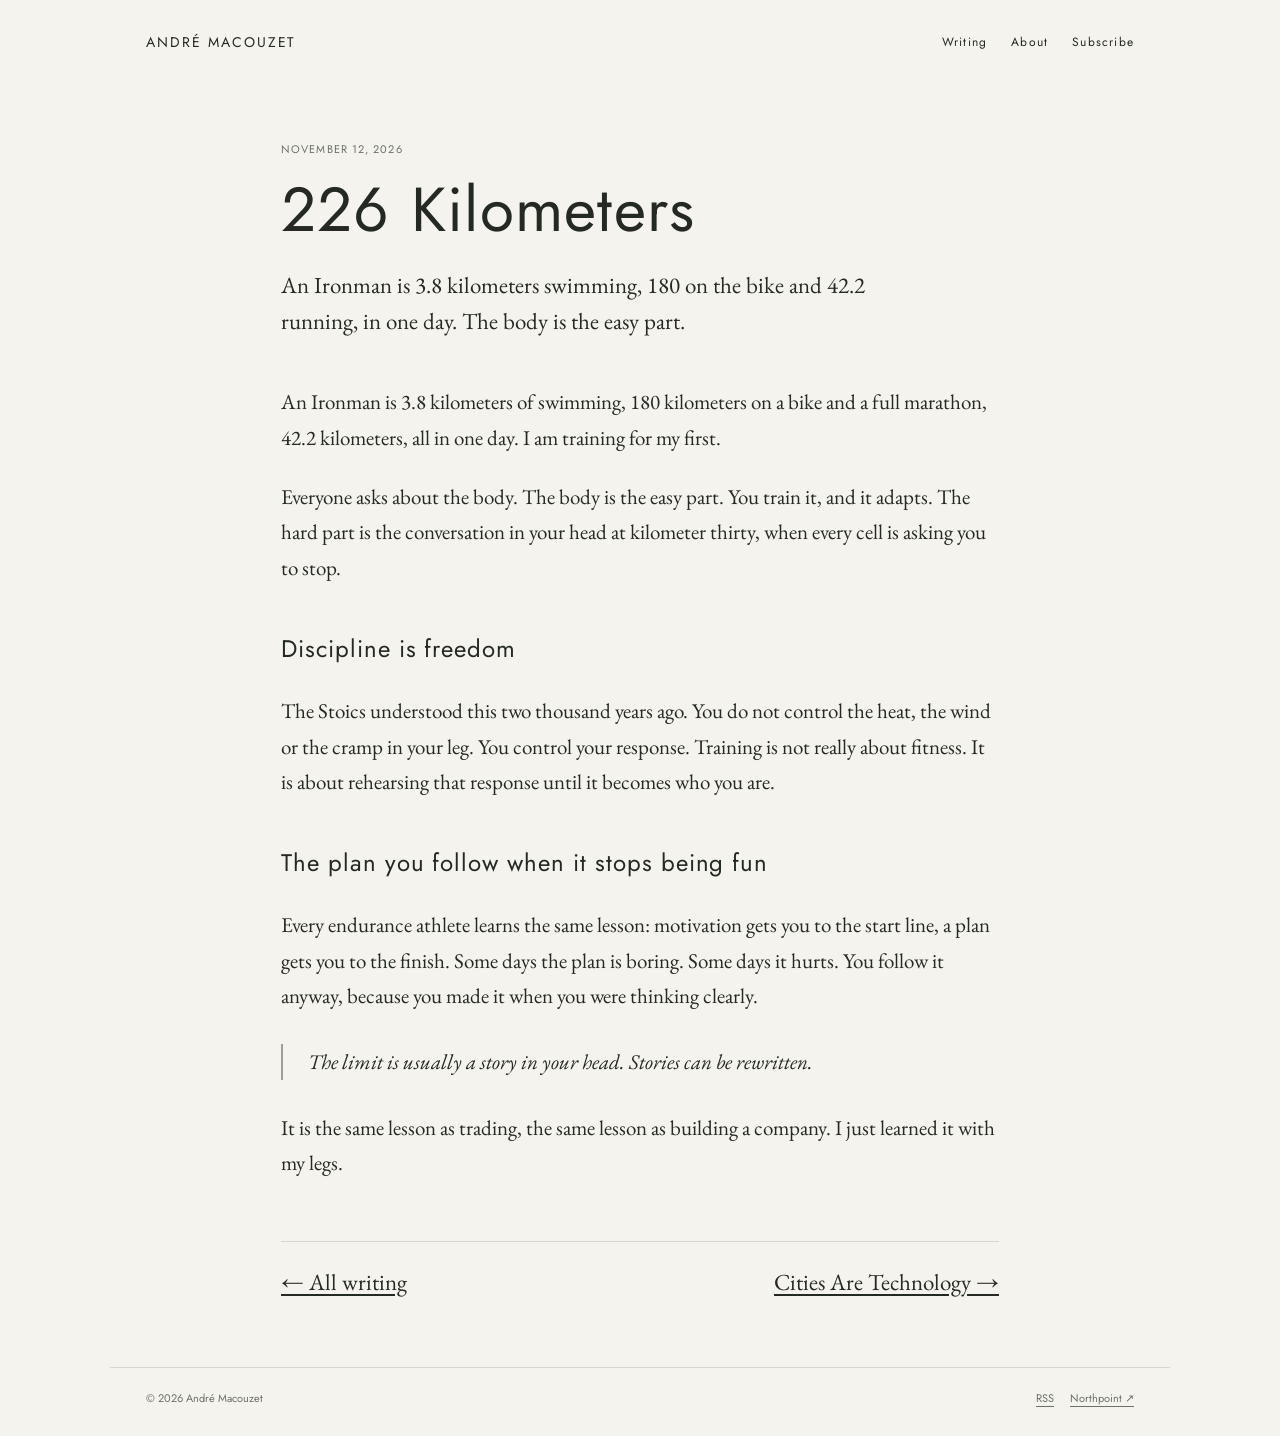
==== 226-kilometers/index.html @ 50c911cd "Página personal con la estructura de drydenbrown.com: portada 3D, ensayos, archivo, about y RSS Co-A" ====
<!doctype html><html lang="en"><head><meta charset="utf-8"><meta name="viewport" content="width=device-width, initial-scale=1"><title>226 Kilometers · André Macouzet</title><meta name="description" content="An Ironman is 3.8 kilometers swimming, 180 on the bike and 42.2 running, in one day. The body is the easy part."><meta property="og:title" content="226 Kilometers · André Macouzet"><meta property="og:description" content="An Ironman is 3.8 kilometers swimming, 180 on the bike and 42.2 running, in one day. The body is the easy part."><meta property="og:image" content="https://andremacouzetruiz.github.io/og-v4.png"><link rel="icon" href="data:image/svg+xml,%3Csvg xmlns='http://www.w3.org/2000/svg' viewBox='0 0 64 64'%3E%3Crect width='64' height='64' fill='%23000'/%3E%3Ccircle cx='32' cy='32' r='16' fill='none' stroke='%23e9e5dc' stroke-width='3'/%3E%3C/svg%3E"><link rel="preconnect" href="https://fonts.googleapis.com"><link rel="preconnect" href="https://fonts.gstatic.com" crossorigin><link href="https://fonts.googleapis.com/css2?family=Jost:wght@400;500&family=EB+Garamond:ital@0;1&display=swap" rel="stylesheet"><link rel="stylesheet" href="/style.css"></head><body>
<header><a href="/">André Macouzet</a><nav><a href="/writing/">Writing</a><a href="/about/">About</a><a href="/#subscribe">Subscribe</a></nav></header><main class="article"><time>November 12, 2026</time><h1>226 Kilometers</h1><p class="lead">An Ironman is 3.8 kilometers swimming, 180 on the bike and 42.2 running, in one day. The body is the easy part.</p><div class="prose"><p>An Ironman is 3.8 kilometers of swimming, 180 kilometers on a bike and a full marathon, 42.2 kilometers, all in one day. I am training for my first.</p><p>Everyone asks about the body. The body is the easy part. You train it, and it adapts. The hard part is the conversation in your head at kilometer thirty, when every cell is asking you to stop.</p><h2>Discipline is freedom</h2><p>The Stoics understood this two thousand years ago. You do not control the heat, the wind or the cramp in your leg. You control your response. Training is not really about fitness. It is about rehearsing that response until it becomes who you are.</p><h2>The plan you follow when it stops being fun</h2><p>Every endurance athlete learns the same lesson: motivation gets you to the start line, a plan gets you to the finish. Some days the plan is boring. Some days it hurts. You follow it anyway, because you made it when you were thinking clearly.</p><blockquote>The limit is usually a story in your head. Stories can be rewritten.</blockquote><p>It is the same lesson as trading, the same lesson as building a company. I just learned it with my legs.</p></div><div class="article-footer"><a href="/writing/">← All writing</a><a href="/cities-are-technology/">Cities Are Technology →</a></div></main><footer><span>© 2026 André Macouzet</span><span><a href="/posts.atom">RSS</a><a href="https://northpointcapital.io/">Northpoint ↗</a></span></footer></body></html>
---- style.css ----
*{box-sizing:border-box;margin:0;padding:0}html{scroll-behavior:smooth}body{background:#f5f3ed;color:#242923;font-family:"Jost",Futura,"Helvetica Neue",Arial,sans-serif;-webkit-font-smoothing:antialiased}a{color:inherit;text-underline-offset:4px}a:hover{color:#566747}
header,main,footer{max-width:1060px;margin:auto;padding:0 36px}header{padding-top:32px;display:flex;justify-content:space-between;align-items:center;gap:24px}header>a{text-decoration:none;font-size:14px;letter-spacing:.14em;text-transform:uppercase}nav{display:flex;gap:24px;font-size:12px;letter-spacing:.1em}nav a{text-decoration:none}
main{padding-top:84px;padding-bottom:70px}.eyebrow,time,.meta{font-size:11px;letter-spacing:.1em;color:#6b7265;text-transform:uppercase}
h1{font-weight:400;font-size:clamp(42px,6vw,76px);line-height:1.08;letter-spacing:.02em;margin:18px 0 24px}
.lead{font-family:"EB Garamond",Garamond,Georgia,serif;font-size:23px;line-height:1.55;max-width:650px;margin-bottom:45px}
.list{list-style:none;margin:20px 0 45px;border-top:1px solid #d7d8cd}.list li{border-bottom:1px solid #d7d8cd}.list a{display:flex;justify-content:space-between;align-items:baseline;gap:30px;text-decoration:none;padding:22px 0;font-family:"EB Garamond",Garamond,Georgia,serif;font-size:25px}
.article{max-width:790px}.article h1{font-size:clamp(38px,5vw,62px)}.prose{font-family:"EB Garamond",Garamond,Georgia,serif;font-size:21px;line-height:1.7;margin-top:45px}.prose p{margin:1.1em 0}.prose h2{font-family:"Jost",Futura,sans-serif;font-weight:400;font-size:24px;letter-spacing:.04em;margin:1.8em 0 .5em}.prose blockquote{margin:30px 0;padding-left:25px;border-left:2px solid #9aa28d;font-style:italic}
.article-footer{border-top:1px solid #d7d8cd;margin-top:60px;padding-top:25px;display:flex;justify-content:space-between;gap:20px;flex-wrap:wrap}.article-footer a{font-family:"EB Garamond",Garamond,Georgia,serif;font-size:23px}
footer{border-top:1px solid #d7d8cd;padding-top:22px;padding-bottom:30px;font-size:11px;color:#6b7265;display:flex;justify-content:space-between}footer a{margin-left:16px}
@media(max-width:600px){header,main,footer{padding-left:22px;padding-right:22px}main{padding-top:60px}.list a{display:block;font-size:22px}.list time{display:block;margin-top:8px}.prose{font-size:19px}.lead{font-size:21px}}
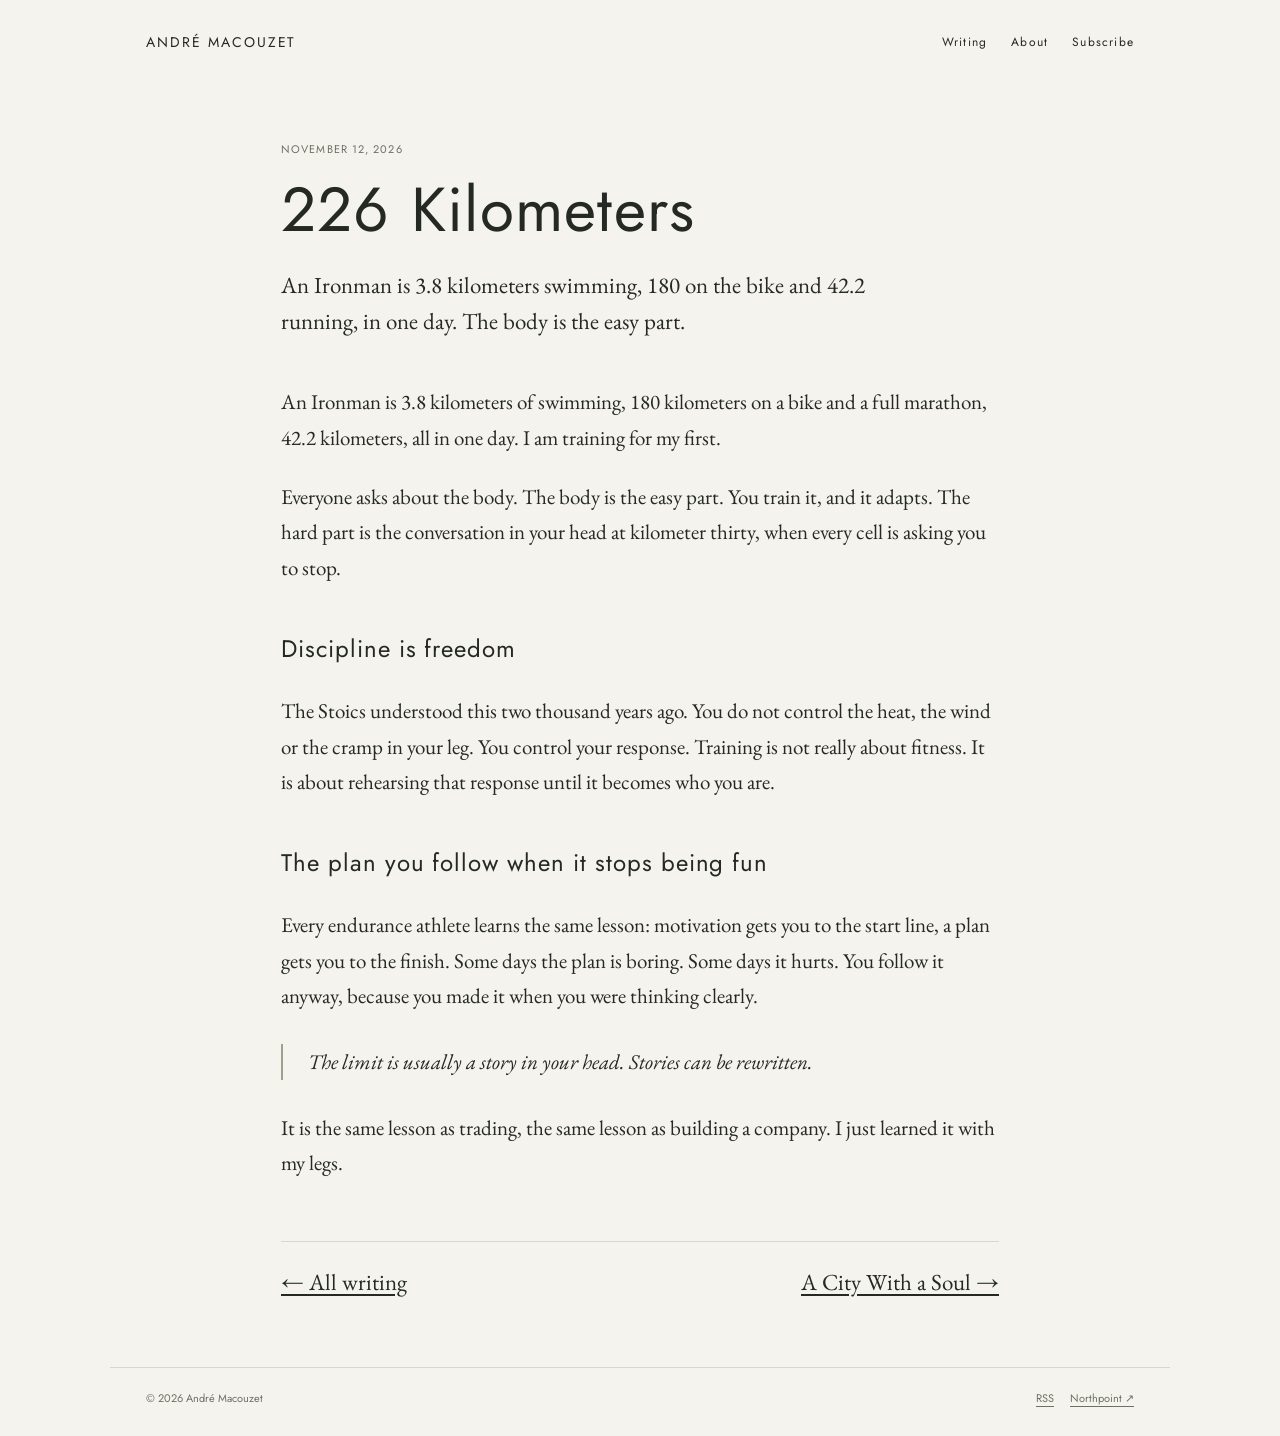
==== commit 17a8e8c6: "Portada: evolución humana del fuego a una civilización interplanetaria; ensayo A City With a Soul Co" ====
--- a/226-kilometers/index.html
+++ b/226-kilometers/index.html
@@ -1,2 +1,2 @@
 <!doctype html><html lang="en"><head><meta charset="utf-8"><meta name="viewport" content="width=device-width, initial-scale=1"><title>226 Kilometers · André Macouzet</title><meta name="description" content="An Ironman is 3.8 kilometers swimming, 180 on the bike and 42.2 running, in one day. The body is the easy part."><meta property="og:title" content="226 Kilometers · André Macouzet"><meta property="og:description" content="An Ironman is 3.8 kilometers swimming, 180 on the bike and 42.2 running, in one day. The body is the easy part."><meta property="og:image" content="https://andremacouzetruiz.github.io/og-v4.png"><link rel="icon" href="data:image/svg+xml,%3Csvg xmlns='http://www.w3.org/2000/svg' viewBox='0 0 64 64'%3E%3Crect width='64' height='64' fill='%23000'/%3E%3Ccircle cx='32' cy='32' r='16' fill='none' stroke='%23e9e5dc' stroke-width='3'/%3E%3C/svg%3E"><link rel="preconnect" href="https://fonts.googleapis.com"><link rel="preconnect" href="https://fonts.gstatic.com" crossorigin><link href="https://fonts.googleapis.com/css2?family=Jost:wght@400;500&family=EB+Garamond:ital@0;1&display=swap" rel="stylesheet"><link rel="stylesheet" href="/style.css"></head><body>
-<header><a href="/">André Macouzet</a><nav><a href="/writing/">Writing</a><a href="/about/">About</a><a href="/#subscribe">Subscribe</a></nav></header><main class="article"><time>November 12, 2026</time><h1>226 Kilometers</h1><p class="lead">An Ironman is 3.8 kilometers swimming, 180 on the bike and 42.2 running, in one day. The body is the easy part.</p><div class="prose"><p>An Ironman is 3.8 kilometers of swimming, 180 kilometers on a bike and a full marathon, 42.2 kilometers, all in one day. I am training for my first.</p><p>Everyone asks about the body. The body is the easy part. You train it, and it adapts. The hard part is the conversation in your head at kilometer thirty, when every cell is asking you to stop.</p><h2>Discipline is freedom</h2><p>The Stoics understood this two thousand years ago. You do not control the heat, the wind or the cramp in your leg. You control your response. Training is not really about fitness. It is about rehearsing that response until it becomes who you are.</p><h2>The plan you follow when it stops being fun</h2><p>Every endurance athlete learns the same lesson: motivation gets you to the start line, a plan gets you to the finish. Some days the plan is boring. Some days it hurts. You follow it anyway, because you made it when you were thinking clearly.</p><blockquote>The limit is usually a story in your head. Stories can be rewritten.</blockquote><p>It is the same lesson as trading, the same lesson as building a company. I just learned it with my legs.</p></div><div class="article-footer"><a href="/writing/">← All writing</a><a href="/cities-are-technology/">Cities Are Technology →</a></div></main><footer><span>© 2026 André Macouzet</span><span><a href="/posts.atom">RSS</a><a href="https://northpointcapital.io/">Northpoint ↗</a></span></footer></body></html>+<header><a href="/">André Macouzet</a><nav><a href="/writing/">Writing</a><a href="/about/">About</a><a href="/#subscribe">Subscribe</a></nav></header><main class="article"><time>November 12, 2026</time><h1>226 Kilometers</h1><p class="lead">An Ironman is 3.8 kilometers swimming, 180 on the bike and 42.2 running, in one day. The body is the easy part.</p><div class="prose"><p>An Ironman is 3.8 kilometers of swimming, 180 kilometers on a bike and a full marathon, 42.2 kilometers, all in one day. I am training for my first.</p><p>Everyone asks about the body. The body is the easy part. You train it, and it adapts. The hard part is the conversation in your head at kilometer thirty, when every cell is asking you to stop.</p><h2>Discipline is freedom</h2><p>The Stoics understood this two thousand years ago. You do not control the heat, the wind or the cramp in your leg. You control your response. Training is not really about fitness. It is about rehearsing that response until it becomes who you are.</p><h2>The plan you follow when it stops being fun</h2><p>Every endurance athlete learns the same lesson: motivation gets you to the start line, a plan gets you to the finish. Some days the plan is boring. Some days it hurts. You follow it anyway, because you made it when you were thinking clearly.</p><blockquote>The limit is usually a story in your head. Stories can be rewritten.</blockquote><p>It is the same lesson as trading, the same lesson as building a company. I just learned it with my legs.</p></div><div class="article-footer"><a href="/writing/">← All writing</a><a href="/a-city-with-a-soul/">A City With a Soul →</a></div></main><footer><span>© 2026 André Macouzet</span><span><a href="/posts.atom">RSS</a><a href="https://northpointcapital.io/">Northpoint ↗</a></span></footer></body></html>
